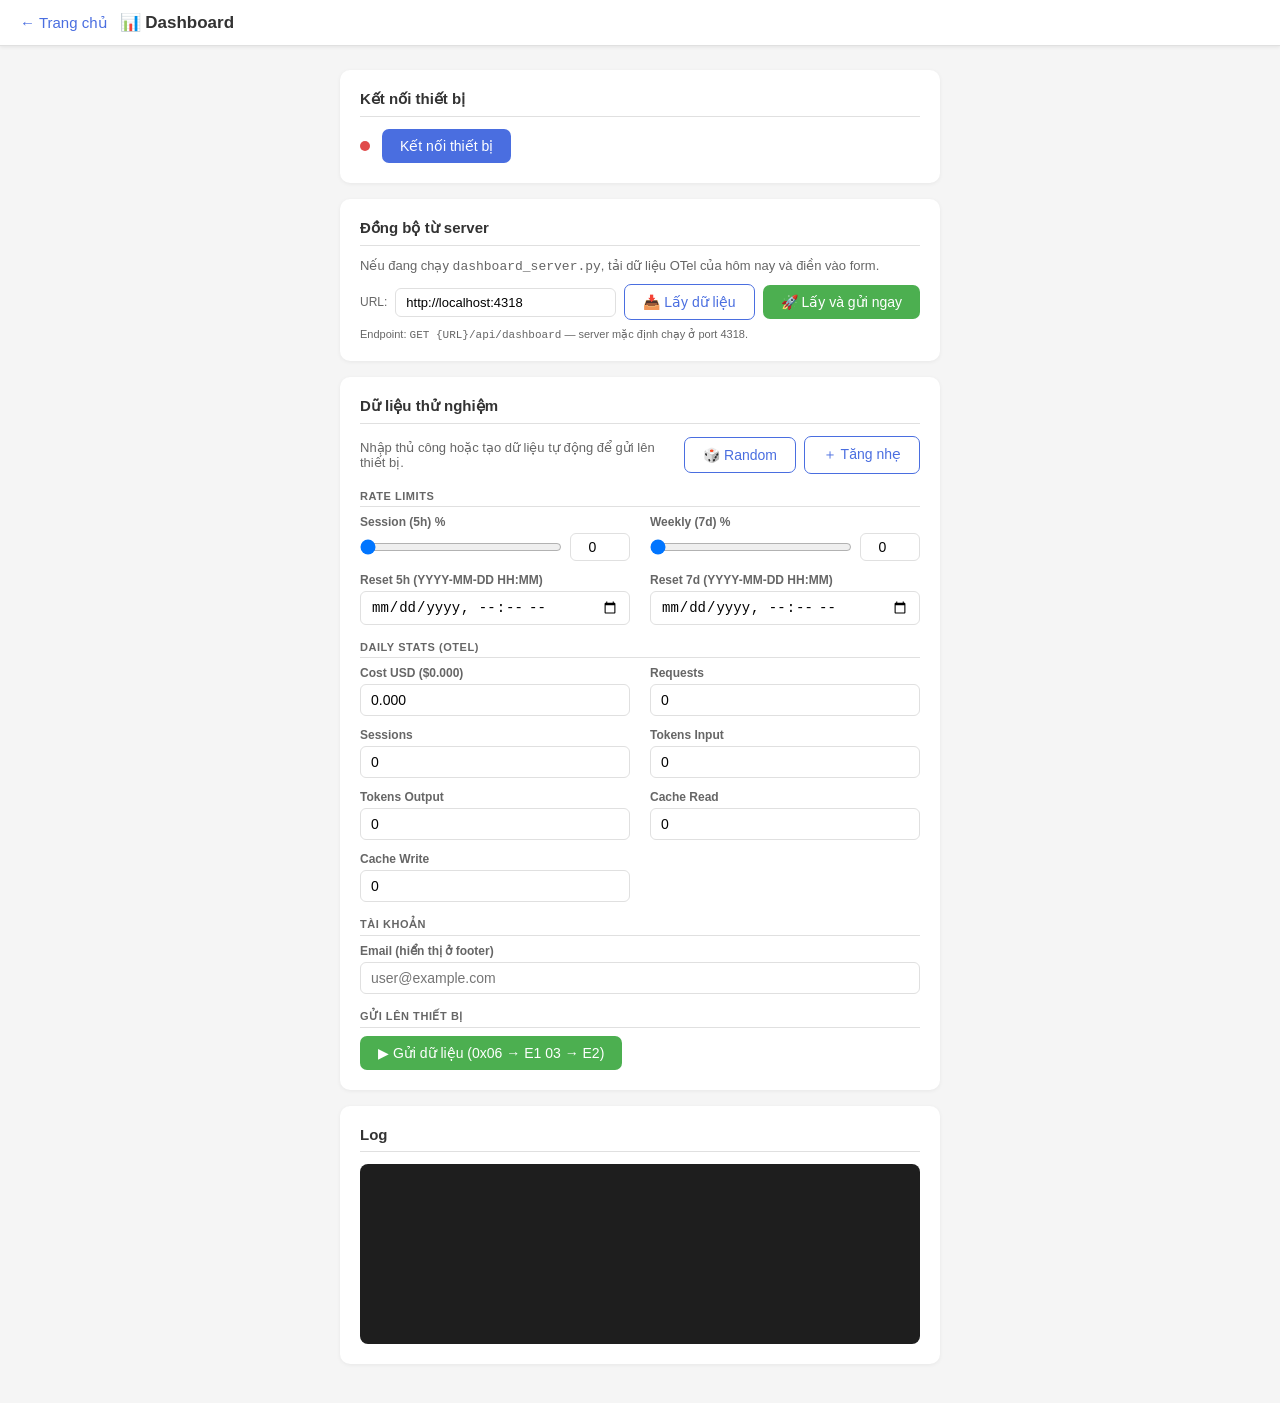
==== pages/dashboard.html @ 16c5fb1c "Add E-Paper Tag dashboard for Claude Code usage Web UI (BLE via Web Bluetooth) to push Claude Code u" ====
<!DOCTYPE html>
<html lang="vi">
<head>
    <meta charset="utf-8">
    <meta name="viewport" content="width=device-width, initial-scale=1">
    <title>Dashboard — E-Paper Tag</title>
    <link rel="stylesheet" href="../css/style.css">
    <style>
        /* ── Connection bar ── */
        .conn-bar {
            display: flex;
            align-items: center;
            gap: 12px;
            flex-wrap: wrap;
        }
        .dot {
            width: 10px; height: 10px;
            border-radius: 50%;
            display: inline-block;
            flex-shrink: 0;
        }
        .dot-red   { background: #e04a4a; }
        .dot-green { background: #4CAF50; }
        .dot-gray  { background: #aaa; animation: pulse .8s infinite alternate; }
        @keyframes pulse { to { opacity: .3; } }

        /* ── Form grid ── */
        .form-grid {
            display: grid;
            grid-template-columns: 1fr 1fr;
            gap: 12px 20px;
        }
        @media (max-width: 480px) { .form-grid { grid-template-columns: 1fr; } }

        .field { display: flex; flex-direction: column; gap: 4px; }
        .field label { font-size: 12px; font-weight: 600; color: var(--sub); }
        .field input[type=text],
        .field input[type=number],
        .field input[type=email],
        .field input[type=datetime-local] {
            padding: 7px 10px;
            border: 1px solid var(--border);
            border-radius: 6px;
            font-size: 14px;
            width: 100%;
        }
        .field input:focus { outline: 2px solid var(--blue); border-color: transparent; }

        /* Slider row */
        .slider-row {
            display: flex;
            align-items: center;
            gap: 8px;
        }
        .slider-row input[type=range] { flex: 1; }
        .slider-row input[type=number] {
            width: 60px;
            padding: 5px 6px;
            border: 1px solid var(--border);
            border-radius: 6px;
            font-size: 14px;
            text-align: center;
        }

        /* ── Section divider label ── */
        .section-label {
            font-size: 11px;
            font-weight: 700;
            color: var(--sub);
            letter-spacing: .05em;
            text-transform: uppercase;
            margin: 16px 0 8px;
            padding-bottom: 4px;
            border-bottom: 1px solid var(--border);
        }

        /* ── Send button area ── */
        .send-area {
            display: flex;
            gap: 10px;
            align-items: center;
            flex-wrap: wrap;
            margin-top: 4px;
        }

        /* ── Log box override ── */
        #log-output {
            height: 180px;
            font-size: 12px;
        }
    </style>
</head>
<body>

<div class="topbar">
    <a class="back-btn" href="../index.html">← Trang chủ</a>
    <h1>📊 Dashboard</h1>
</div>

<div class="page-body">

    <!-- ── 1. BLE Connect ─────────────────────────────────────────────────── -->
    <div class="section">
        <h2>Kết nối thiết bị</h2>
        <div class="conn-bar">
            <span class="dot dot-red" id="conn-dot"></span>
            <button class="btn btn-primary" id="connect-btn">Kết nối thiết bị</button>
        </div>
    </div>

    <!-- ── 2a. Server sync ────────────────────────────────────────────────── -->
    <div class="section">
        <h2>Đồng bộ từ server</h2>
        <p style="font-size:13px;color:var(--sub);margin-bottom:10px;">
            Nếu đang chạy <code>dashboard_server.py</code>, tải dữ liệu OTel của hôm nay và điền vào form.
        </p>
        <div style="display:flex;gap:8px;align-items:center;flex-wrap:wrap;">
            <label style="font-size:12px;color:var(--sub);">URL:</label>
            <input type="text" id="server-url" value="http://localhost:4318"
                   style="flex:1;min-width:180px;padding:6px 10px;border:1px solid var(--border);border-radius:6px;font-size:13px;">
            <button class="btn btn-ghost" id="fetch-btn">📥 Lấy dữ liệu</button>
            <button class="btn btn-success" id="fetch-send-btn">🚀 Lấy và gửi ngay</button>
        </div>
        <p style="font-size:11px;color:var(--sub);margin-top:8px;">
            Endpoint: <code>GET {URL}/api/dashboard</code> — server mặc định chạy ở port 4318.
        </p>
    </div>

    <!-- ── 2b. Data form ──────────────────────────────────────────────────── -->
    <div class="section">
        <h2>Dữ liệu thử nghiệm</h2>
        <div style="display:flex;gap:8px;margin-bottom:14px;flex-wrap:wrap;align-items:center;">
            <p style="font-size:13px;color:var(--sub);flex:1;min-width:200px;">
                Nhập thủ công hoặc tạo dữ liệu tự động để gửi lên thiết bị.
            </p>
            <button class="btn btn-ghost" id="random-btn">🎲 Random</button>
            <button class="btn btn-ghost" id="bump-btn">＋ Tăng nhẹ</button>
        </div>

        <!-- Rate limits -->
        <div class="section-label">Rate Limits</div>
        <div class="form-grid">
            <div class="field">
                <label>Session (5h) %</label>
                <div class="slider-row">
                    <input type="range" id="sl-pct5h" min="0" max="130" value="0">
                    <input type="number" id="f-pct5h"  min="0" max="255" value="0">
                </div>
            </div>
            <div class="field">
                <label>Weekly (7d) %</label>
                <div class="slider-row">
                    <input type="range" id="sl-pct7d" min="0" max="130" value="0">
                    <input type="number" id="f-pct7d"  min="0" max="255" value="0">
                </div>
            </div>
            <div class="field">
                <label>Reset 5h (YYYY-MM-DD HH:MM)</label>
                <input type="datetime-local" id="f-reset5h">
            </div>
            <div class="field">
                <label>Reset 7d (YYYY-MM-DD HH:MM)</label>
                <input type="datetime-local" id="f-reset7d">
            </div>
        </div>

        <!-- Daily stats -->
        <div class="section-label">Daily Stats (OTel)</div>
        <div class="form-grid">
            <div class="field">
                <label>Cost USD ($0.000)</label>
                <input type="number" id="f-cost" min="0" step="0.001" value="0.000" placeholder="0.000">
            </div>
            <div class="field">
                <label>Requests</label>
                <input type="number" id="f-requests" min="0" value="0" placeholder="0">
            </div>
            <div class="field">
                <label>Sessions</label>
                <input type="number" id="f-sessions" min="0" value="0" placeholder="0">
            </div>
            <div class="field">
                <label>Tokens Input</label>
                <input type="number" id="f-tok-in" min="0" value="0" placeholder="0">
            </div>
            <div class="field">
                <label>Tokens Output</label>
                <input type="number" id="f-tok-out" min="0" value="0" placeholder="0">
            </div>
            <div class="field">
                <label>Cache Read</label>
                <input type="number" id="f-tok-cr" min="0" value="0" placeholder="0">
            </div>
            <div class="field">
                <label>Cache Write</label>
                <input type="number" id="f-tok-cw" min="0" value="0" placeholder="0">
            </div>
        </div>

        <!-- Account -->
        <div class="section-label">Tài khoản</div>
        <div class="form-grid">
            <div class="field" style="grid-column: 1 / -1;">
                <label>Email (hiển thị ở footer)</label>
                <input type="email" id="f-email" placeholder="user@example.com" value="">
            </div>
        </div>

        <!-- Send -->
        <div class="section-label">Gửi lên thiết bị</div>
        <div class="send-area">
            <button class="btn btn-success" id="send-btn">▶ Gửi dữ liệu (0x06 → E1 03 → E2)</button>
        </div>
    </div>

    <!-- ── 3. Log ──────────────────────────────────────────────────────────── -->
    <div class="section">
        <h2>Log</h2>
        <pre class="log-box" id="log-output"></pre>
    </div>

</div>

<script src="../js/ble.js"></script>
<script src="../js/dashboard.js"></script>
</body>
</html>
---- css/style.css ----
/* ── Reset ── */
*, *::before, *::after { box-sizing: border-box; margin: 0; padding: 0; }

/* ── Base ── */
:root {
    --blue:   #4a6ee0;
    --red:    #e04a4a;
    --green:  #4CAF50;
    --gray:   #f5f5f5;
    --border: #e0e0e0;
    --text:   #333;
    --sub:    #666;
}

body {
    font-family: -apple-system, BlinkMacSystemFont, "Segoe UI", Roboto, Helvetica, Arial, sans-serif;
    background: var(--gray);
    color: var(--text);
    min-height: 100vh;
}

/* ── Top nav bar ── */
.topbar {
    display: flex;
    align-items: center;
    gap: 12px;
    padding: 12px 20px;
    background: #fff;
    border-bottom: 1px solid var(--border);
    box-shadow: 0 1px 4px rgba(0,0,0,.08);
}

.topbar .back-btn {
    text-decoration: none;
    color: var(--blue);
    font-size: 15px;
    display: flex;
    align-items: center;
    gap: 4px;
}

.topbar h1 {
    font-size: 17px;
    font-weight: 600;
}

/* ── Main content wrapper ── */
.page-body {
    padding: 24px 20px;
    max-width: 640px;
    margin: 0 auto;
}

/* ── Index cards ── */
.card-grid {
    display: grid;
    grid-template-columns: repeat(auto-fill, minmax(160px, 1fr));
    gap: 16px;
    margin-top: 8px;
}

.nav-card {
    background: #fff;
    border-radius: 12px;
    padding: 28px 20px 24px;
    text-align: center;
    text-decoration: none;
    color: var(--text);
    box-shadow: 0 1px 6px rgba(0,0,0,.08);
    transition: transform .15s, box-shadow .15s;
    display: flex;
    flex-direction: column;
    align-items: center;
    gap: 12px;
}

.nav-card:hover {
    transform: translateY(-3px);
    box-shadow: 0 4px 16px rgba(0,0,0,.12);
}

.nav-card .icon { font-size: 36px; }
.nav-card .label { font-size: 15px; font-weight: 600; }
.nav-card .desc  { font-size: 12px; color: var(--sub); line-height: 1.4; }

/* ── Generic section ── */
.section {
    background: #fff;
    border-radius: 10px;
    padding: 20px;
    margin-bottom: 16px;
    box-shadow: 0 1px 4px rgba(0,0,0,.06);
}

.section h2 {
    font-size: 15px;
    font-weight: 600;
    margin-bottom: 12px;
    padding-bottom: 8px;
    border-bottom: 1px solid var(--border);
}

/* ── Buttons ── */
.btn {
    display: inline-flex;
    align-items: center;
    gap: 6px;
    padding: 9px 18px;
    border: none;
    border-radius: 7px;
    font-size: 14px;
    font-weight: 500;
    cursor: pointer;
    transition: opacity .15s;
}
.btn:hover { opacity: .85; }
.btn-primary { background: var(--blue);  color: #fff; }
.btn-success { background: var(--green); color: #fff; }
.btn-danger  { background: var(--red);   color: #fff; }
.btn-ghost   { background: transparent; color: var(--blue); border: 1px solid var(--blue); }

/* ── Log box ── */
.log-box {
    background: #1e1e1e;
    color: #d4d4d4;
    border-radius: 8px;
    padding: 12px;
    font-family: "Consolas", "Courier New", monospace;
    font-size: 12px;
    max-height: 200px;
    overflow-y: auto;
    white-space: pre-wrap;
}
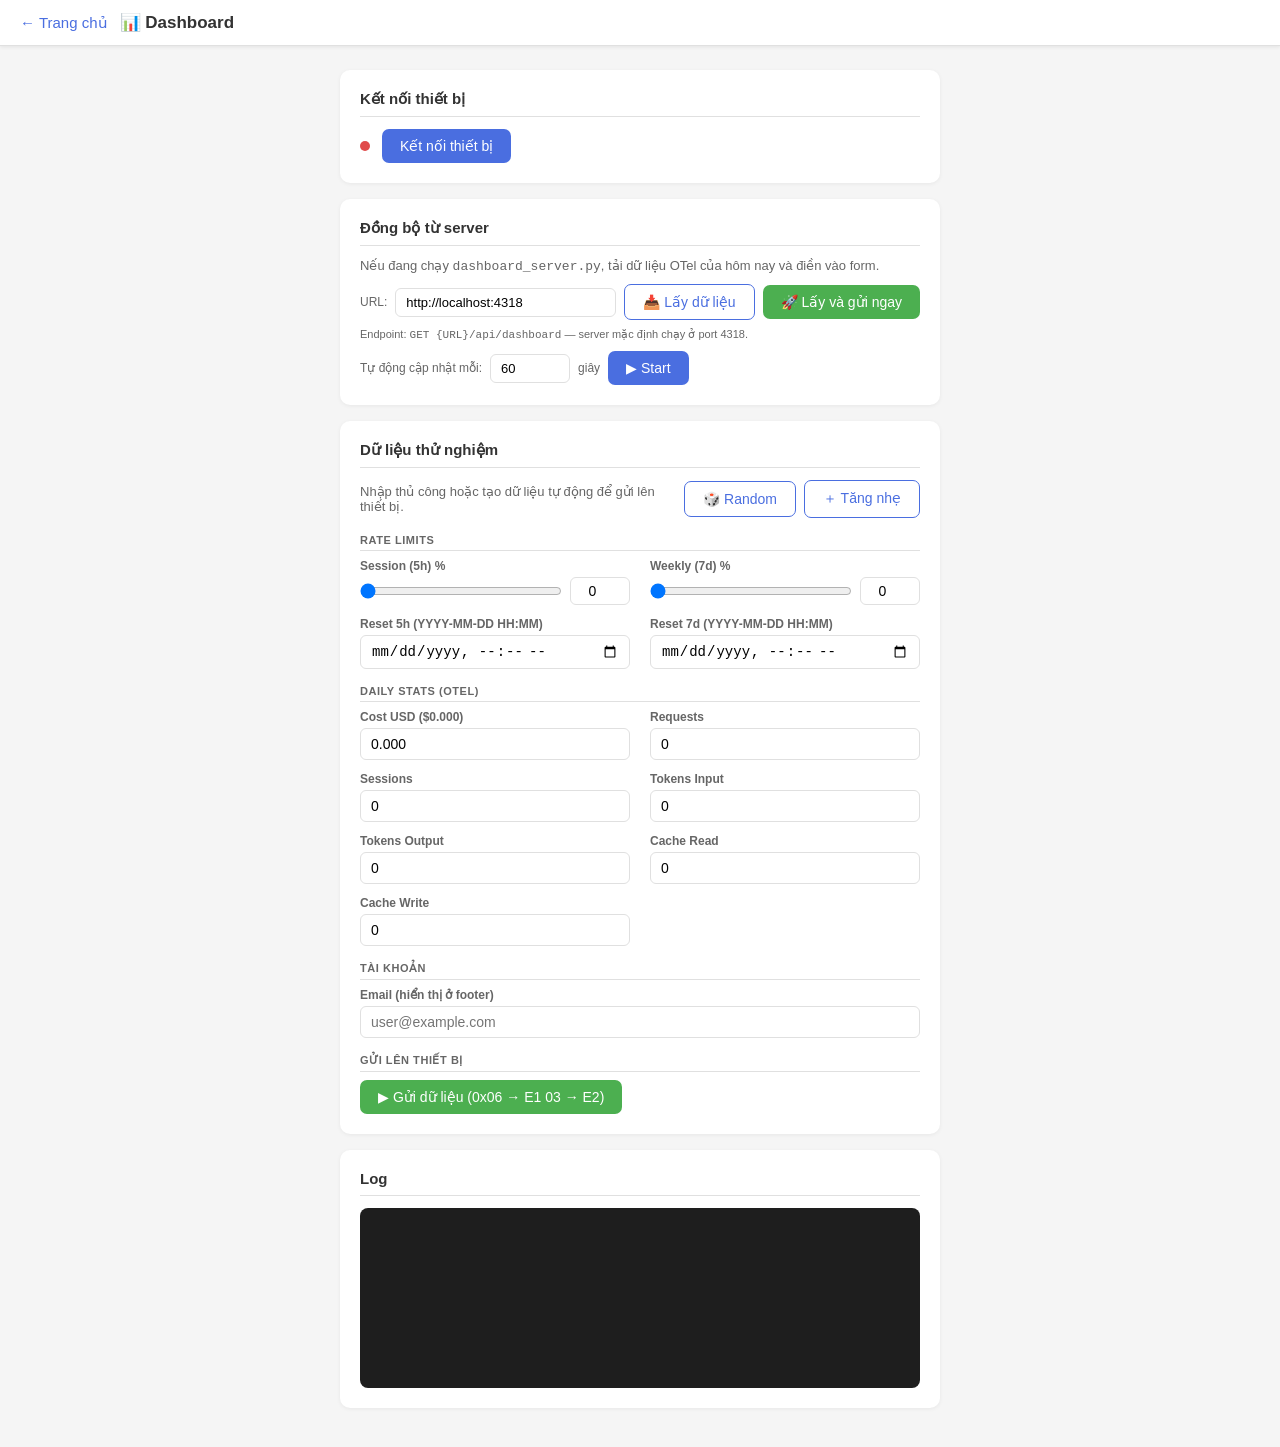
==== commit 76bdf80e: "Add periodic auto-sync with Start/Stop control to dashboard Co-Authored-By: Claude Sonnet 4.6 <norep" ====
--- a/pages/dashboard.html
+++ b/pages/dashboard.html
@@ -124,6 +124,13 @@
         <p style="font-size:11px;color:var(--sub);margin-top:8px;">
             Endpoint: <code>GET {URL}/api/dashboard</code> — server mặc định chạy ở port 4318.
         </p>
+        <div style="display:flex;gap:8px;align-items:center;flex-wrap:wrap;margin-top:10px;">
+            <label style="font-size:12px;color:var(--sub);">Tự động cập nhật mỗi:</label>
+            <input type="number" id="sync-interval" min="5" max="3600" value="60"
+                   style="width:80px;padding:6px 10px;border:1px solid var(--border);border-radius:6px;font-size:13px;">
+            <label style="font-size:12px;color:var(--sub);">giây</label>
+            <button class="btn btn-primary" id="auto-sync-btn">▶ Start</button>
+        </div>
     </div>
 
     <!-- ── 2b. Data form ──────────────────────────────────────────────────── -->
